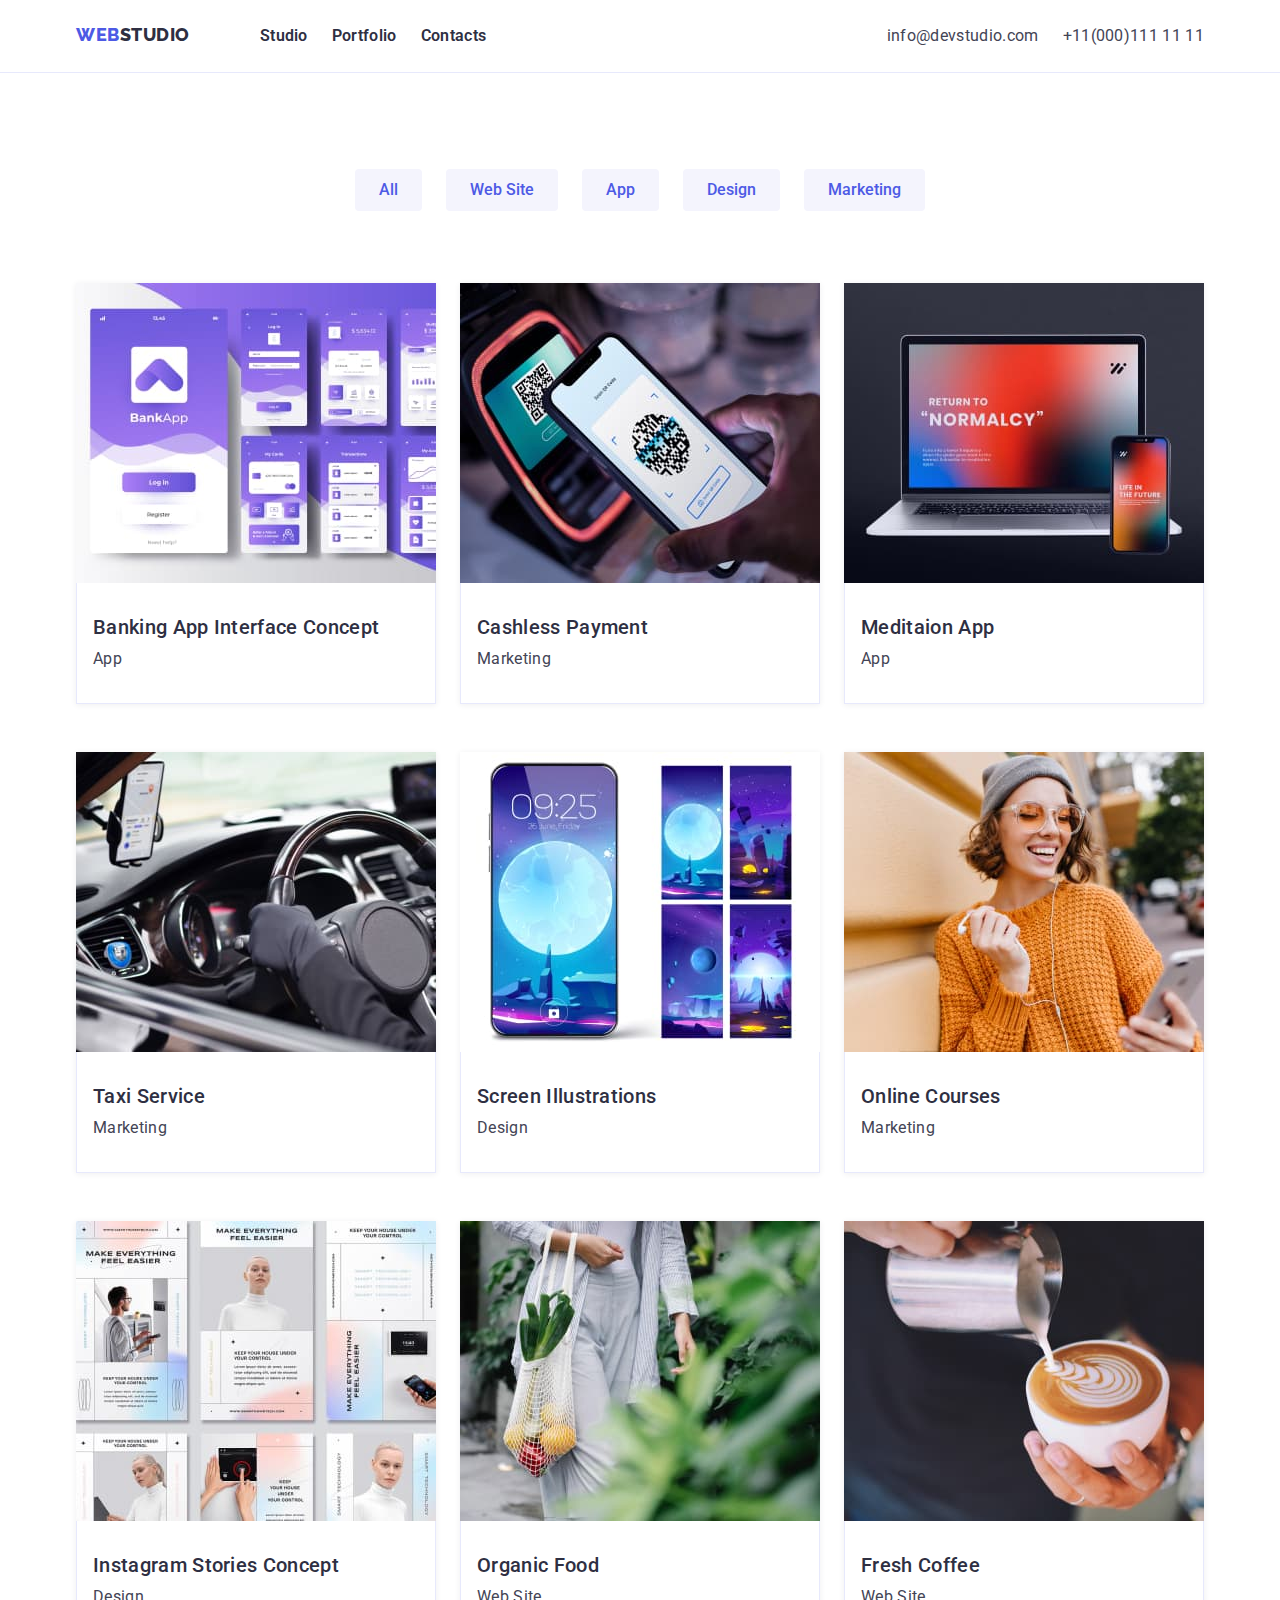
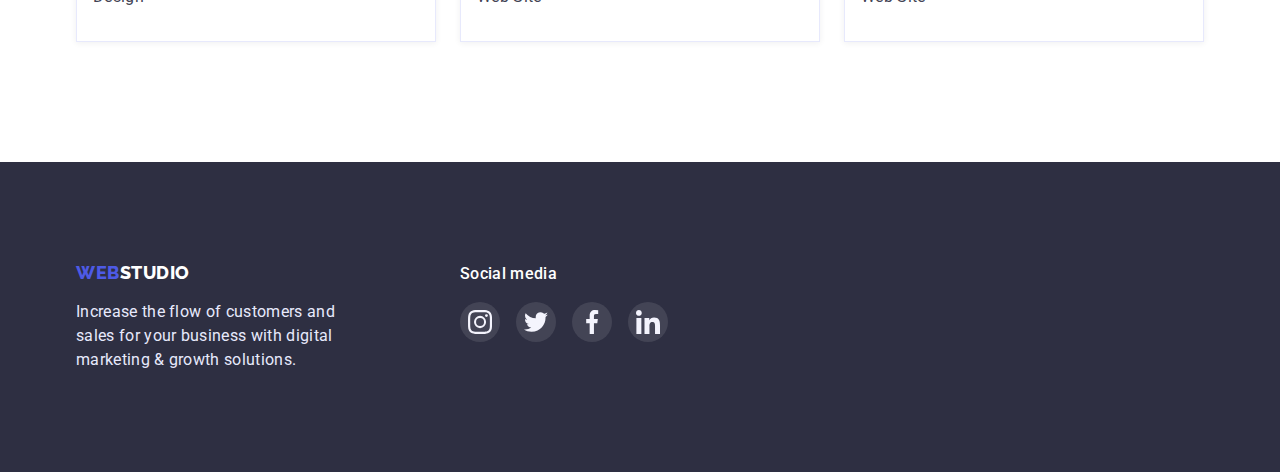
==== portfolio.html @ c3b3b864 "beginning" ====
<!DOCTYPE html>
<html lang="en">
<head>
    <meta charset="UTF-8">
    <meta http-equiv="X-UA-Compatible" content="IE=edge">
    <meta name="viewport" content="width=device-width, initial-scale=1.0">
    <title>WebStudio</title>
    <link href="https://fonts.googleapis.com/css2?family=Raleway:wght@700&family=Roboto:wght@400;500;700;900&display=swap" rel="stylesheet">
    <link rel="stylesheet" href="https://cdnjs.cloudflare.com/ajax/libs/modern-normalize/1.0.0/modern-normalize.min.css"/>
    <link rel="stylesheet" href="./css/styles.css">
</head>
<body>
    <!-- Шапка сайта -->
    <header class="border-line">
        <div class="container menu">
            <nav class="logo-navigation">
                <a class="logo-top" href="./index.html">
                    <span class="logo-blue">WEB</span><span class="logo-black">STUDIO</span></a>
            <ul class="site-list list-top">
                <li class="list-item"><a href="./index.html" class="link">Studio</a></li>
                <li class="list-item"><a href="./portfolio.html" class="link">Portfolio</a></li>
                <li class="list-item"><a href="" class="link">Contacts</a></li>
            </ul>
        </nav>
        <ul class="contact-list list-top">
            <li class="contact-item"><a href="mailto:info@devstudio.com" class="link">info@devstudio.com</a></li>
            <li class="contact-item"><a href="tel:+110001111111" class="link">+11(000)111 11 11</a></li>
        </ul>
        </div>
    </header>
    <main>
    <section class="section example"> 
        <div class="container">
    <h2 hidden>List</h2>
        <ul class="filter-list list-btn">
            <li><button class="button" type="button">All</button></li>
            <li><button class="button" type="button">Web Site</button></li>
            <li><button class="button" type="button">App</button></li>
            <li><button class="button" type="button">Design</button></li>
            <li><button class="button" type="button">Marketing</button></li>
        </ul>
        <!--  Список фото  -->
        <ul class="example-list list-img">
            <li>
                <a href="" class="example-link">
                    <img class="portfolio-img" src="./images/ph2.jpg" alt="App Screen" width="360"> 
                        <div class="wrap-text">
                            <h3 class="example-title">Banking App Interface Concept</h3>
                                <p class="text">App</p>
                        </div>    
                </a>        
            </li>
            <li>
                <a href="" class="example-link">
                    <img class="portfolio-img" src="./images/tel.jpg" alt="Phone Screen" width="360">
                        <div class="wrap-text">
                            <h3 class="example-title">Cashless Payment</h3>
                                <p class="text">Marketing</p>
                        </div>
                </a>
            </li>
            <li>
                <a href="" class="example-link">
                    <img class="portfolio-img" src="./images/comp.jpg" alt="Computer with phone" width="360">
                        <div class="wrap-text">
                            <h3 class="example-title">Meditaion App</h3>
                                <p class="text">App</p>
                        </div>
                </a>
            </li>
            <li>
                <a href="" class="example-link">
                    <img class="portfolio-img" src="./images/car.jpg" alt="Taxi" width="360">
                        <div class="wrap-text">
                            <h3 class="example-title">Taxi Service</h3>
                                <p class="text">Marketing</p>
                        </div>
                </a>
            </li>
            <li>
                <a href="" class="example-link">
                    <img class="portfolio-img" src="./images/tel2.jpg" alt="Telephone screen" width="360">
                        <div class="wrap-text">
                            <h3 class="example-title">Screen Illustrations</h3>
                                <p class="text">Design</p>
                        </div>
                </a>
            </li>
            <li>
                <a href="" class="example-link">
                    <img class="portfolio-img" src="./images/girl.jpg" alt="Smiling girl" width="360">
                        <div class="wrap-text">
                            <h3 class="example-title">Online Courses</h3>
                                <p class="text">Marketing</p>
                        </div>
                </a>
            </li>
            <li>
                <a href="" class="example-link">
                    <img class="portfolio-img" src="./images/ph1.jpg" alt="Instagram Stories" width="360">
                        <div class="wrap-text">
                            <h3 class="example-title">Instagram Stories Concept</h3>
                                <p class="text">Design</p>
                        </div>
                </a>
            </li>
            <li>
                <a href="" class="example-link">
                    <img class="portfolio-img" src="./images/gros.jpg" alt="Organic Food" width="360">
                        <div class="wrap-text">
                            <h3 class="example-title">Organic Food</h3>
                                <p class="text">Web Site</p>
                        </div>
                </a>
            </li>
            <li>
                <a href="" class="example-link">
                    <img class="portfolio-img" src="./images/coffe.jpg" alt="Cup of tea" width="360">
                        <div class="wrap-text">
                            <h3 class="example-title">Fresh Coffee</h3>
                                <p class="text">Web Site</p>
                        </div>
                </a>
            </li>
        </ul>
    </div>
    </section>
    </main>
    <!-- Футер -->
    <footer class="footer dark">
        <div class="container">
            <div class="footer-container">
            <div class="bottom-left">
                <a class="logo" href="./index.html">
                    <span class="logo-blue">WEB</span><span class="logo-white">STUDIO</span></a>
                <p class="footer-text">Increase the flow of customers and sales for your business with digital marketing & growth solutions.</p>
            </div>
            <div class="footer-icon">
                <h2 class="header-footer">Social media</h2>
                <ul class="footer-soc-list list">
                    <li class="footer-soc-item">
                        <a href="" class="footer-soc-link">
                            <svg class="footer-soc-icon" width="24" height="24">
                                <use href="./images/icons.svg#icon-instagram"></use>
                            </svg>
                        </a>
                    </li>
                    <li class="footer-soc-item">
                        <a href="" class="footer-soc-link">
                            <svg class="footer-soc-icon" width="24" height="24">
                                <use href="./images/icons.svg#icon-twitter"></use>
                            </svg>
                        </a>
                    </li>
                    <li class="footer-soc-item">
                        <a href="" class="footer-soc-link">
                            <svg class="footer-soc-icon" width="24" height="24">
                                <use href="./images/icons.svg#icon-facebook"></use>
                            </svg>
                        </a>
                    </li>
                    <li class="footer-soc-item">
                        <a href="" class="footer-soc-link">
                            <svg class="footer-soc-icon" width="24" height="24">
                                <use href="./images/icons.svg#icon-linkedin"></use>
                            </svg>
                        </a>
                    </li>
                </ul>
            </div>
        </div>
        </div>
    </footer>
</body>
</html>
---- css/styles.css ----
/* колір основного тексту  #434455 */
/* акцент #4D5AE5 */
/* заголовок #FFFFFF */
/* параграф #2E2F42  */


:root {
    --primary-text-color: #434455;
    --title-text-color: #2E2F42;
    --accent-color: #4D5AE5;
    --white-background-color: #FFFFFF; 
    --footer-text-color: #E7E9FC;
    --logo-text-color: #F4F4FD;
    --hover-text-color: #404BBF;
}


p,h1,h2,h3,h4,h5,h6{
    margin: 0;
}

.img {
    display: block;
    max-width: 100%;
    height: auto;
}

.visually-hidden {
    position: absolute;
    white-space: nowrap;
    width: 1px;
    height: 1px;
    overflow: hidden;
    border: 0;
    padding: 0;
    clip: rect(0 0 0 0);
    clip-path: inset(50%);
    margin: -1px;
}

body {
    background-color: var(--white-background-color);
    color: var(--primary-text-color);
    font-family: Roboto, sans-serif;
    font-size: 16px;
    font-weight: 400;
    line-height: 1.5;
    letter-spacing: 0.02em;
}

.list {
    list-style: none;
    display: flex;
    gap: 24px;
    margin: 0;
    padding-left: 0;
}

.list-top {
    list-style: none;
    display: flex;
    gap: 24px;
    margin: 0;
    padding-left: 0;
    padding-top: 24px;
    padding-bottom: 24px;
} 

.list-img{
    list-style: none;
    display: flex;
    gap: 24px;
    margin: 0;
    padding-left: 0;
    column-gap: 24px;
    row-gap: 48px;

}


.menu {
    display: flex;
    justify-content: space-between;
}

.logo-navigation {
    display: flex;
}

.logo-top {
    font-family: Raleway,sans-serif ;
    font-weight: 800;
    font-size: 18px;
    line-height: 1.2;
    letter-spacing: 0.03em;
    text-transform: uppercase;
    text-decoration: none;
    margin-right: 70px;
    padding-top: 24px ;
    padding-bottom: 24px;
    display: flex;
}

.logo {
    font-family: Raleway,sans-serif ;
    font-weight: 800;
    font-size: 18px;
    line-height: 1.2;
    letter-spacing: 0.03em;
    text-transform: uppercase;
    text-decoration: none;
    display: flex;
}

.logo-blue {
    color: var(--accent-color);

}
.logo-black {
    color: var(--title-text-color);
}

.logo-white {
    color: var(--white-background-color);

}

/* Site-nav */

.container {
    width: 1158px;
    padding-left: 15px;
    padding-right: 15px;
    margin: 0 auto;
}

.link {
    text-decoration: none;
    outline: none;
    padding-top: 24px;
    padding-bottom: 24px;
}

.site-list .link {
    color: var(--title-text-color);
    font-weight: 600;
}
.contact-list .link {
    color: var(--primary-text-color);
}

.link:hover,
.link:active,
.link:focus {
    color: var(--hover-text-color);
}

.button{
    color: var(--accent-color);
    background-color: var(--logo-text-color);
    cursor: pointer;
    padding: 12px 24px;
    border: 1px solid var(--primary-brand-color-iris);
    border-radius: 4px;
    font-weight: 500;
}


.button:hover,
.button:active,
.button:focus {
    color: var(--white-background-color);
    background-color: var(--accent-color);
    box-shadow: 0px 3px 1px rgba(0, 0, 0, 0.1), 0px 2px 1px rgba(0, 0, 0, 0.08), 0px 2px 2px rgba(0, 0, 0, 0.12);
}

/* Секція 1 */

.footer-container{
    background-color: var(--title-text-color);
    display: flex;
    gap: 120px;

    /* width: 1158px;
    padding-left: 15px;
    padding-right: 15px;
    margin: 0 auto; */
}

.hero {
    text-align: center;
}

.section-title {
    color: var(--white-background-color);
    font-weight: 600;
    font-size: 56px;
    line-height: 1.07;
    text-align: center;
    margin-left: auto;
    margin-right: auto;
    width: 494px;
    
}

.section-button {
    color: var(--white-background-color);
    background-color: var(--accent-color);
    font-weight: 600;
    line-height: 1.1;
    letter-spacing: 0.04em;
    cursor: pointer;
    margin-top: 48px;
    padding: 16px 32px ;
    border: none;
    border-radius: 4px;
    align-items: center;
    text-align: center;
}

.section-button:hover,
.section-button:active,
.section-button:focus {
    background-color: var(--hover-text-color);
    box-shadow: 0px 4px 4px rgba(0, 0, 0, 0.15);
}

/* Опис */


.feature {
    padding-top: 120px;
    padding-bottom: 120px;
}

.feature-list {
    display: flex;
    gap: 24px ;


}

.feature-item{
    flex-basis: calc((100% - 24px) / 3);
}

.work {
    padding-bottom: 120px;
    /* padding-top: 72px; */
}

.feature-title {
    color: var(--title-text-color);
    font-weight: 700;
    font-size: 20px;
    line-height: 1.2;
    margin-bottom: 8px;
    margin-top: 8px;
}
.text {
    color: var(--primary-text-color);
}

/* Icon */

.icon-item{
    display: flex;
    height: 112px;
    align-items: center;
    justify-content: center;
    background-color: var(--logo-text-color);
    border-radius: 4px;
}


.work-title {
    color: var(--title-text-color);
    font-weight: 700;
    font-size: 36px;
    line-height: 1.11;
    text-align: center;
    text-transform: capitalize;
    margin-bottom: 72px;
}



/* Команда */

.section-team {
    background-color: var(--logo-text-color);
    padding-top: 120px;
    padding-bottom: 120px;
}

.team-space{
    justify-content: center;
    padding-top: 32px;
    padding-bottom: 32px;
}

.team-article {
    color: var(--title-text-color);
    font-weight: 700;
    font-size: 36px;
    line-height: 1.11;
    text-align: center;
    text-transform: capitalize;
    margin-bottom: 72px;
}

.team-item {
background-color: var(--white-background-color);
border: 1px solid var(--footer-text-color);
}

.team-title {
    color: var(--title-text-color);
    font-weight: 500;
    font-size: 20px;
    line-height: 1.20;
    text-align: center;
    margin-bottom: 8px;
}
.team-text{
    color: var(--primary-text-color);
    text-align: center;
    margin-bottom: 8px;
}

/* Team-link */

.team-soc-list {
    display: flex;
    justify-content: center;
    gap: 24px;
}

.footer-soc-list{
    display: flex;
    gap: 16px;
}

.footer-soc-link:hover, .footer-soc-link:focus{
    background-color: #31D0AA;
}

.team-soc-item {
    width: 40px;
    height: 40px;
}

.team-soc-link{
    width: 40px;
    height: 40px;
    background-color: var(--accent-color);
    border-radius: 50%;
    display: flex;
    align-items: center;
    justify-content: center;
}

.team-soc-link:hover, .team-soc-link:focus{
    background-color: var(--hover-text-color);
}


/* Customers */

.customers{
    padding-top: 130px;
    padding-bottom: 120px;
}

.customers-list{
    display: flex;
    gap: 24px;
}

.customers-item{
    width: calc((100% - 120px) / 6);
}

.customers-link{
    border: 1px solid #8E8F99;
    border-radius: 4px;
    display: flex;
    align-items: center;
    justify-content: center;
    padding-top: 16px;
    padding-bottom: 16px;
    padding-left: 32px;
    padding-right: 32px;
    fill: #8E8F99;
}



.customers-link:hover, 
.customers-link:focus {
    border: 1px solid #404BBF;
}

.customers-link:hover .customers-icon,
.customers-link:focus .customers-icon {
    fill: var(--hover-text-color);
}


.customers-article{
    font-family: 'Roboto';
    font-style: normal;
    font-weight: 700;
    font-size: 36px;
    line-height: 1.1;
    text-align: center;
    letter-spacing: 0.02em;
    text-transform: capitalize;
    margin-bottom: 72px;
}

/* Examlpe-title  */

.example {
    padding-top: 96px;
    padding-bottom: 120px;
}

.example-title {
    color: var(--title-text-color);
    font-weight: 500;
    font-size: 20px;
    line-height: 1.2;
    margin-bottom: 8px;
}

/* Футер */

.header-footer{
    color: var(--white-background-color); 
    font-weight: 500; 
    font-size: 16px;
    margin-top: 0;
    margin-bottom: 16px;
}

.dark-top {
    background-color: var(--title-text-color);
    background-image: linear-gradient(
        rgba(46, 47, 66, 0.7),
        rgba(46, 47, 66, 0.7)), 
        url(../images/heroimg.jpg);
    max-width: 1440px;
    background-repeat: no-repeat;
    background-position: center;
    background-size: cover;
    padding-top: 188px;
    padding-bottom: 188px; 
    margin-left: auto;
    margin-right: auto;
}


.dark{
    padding-top: 100px;
    padding-bottom: 100px;
    background-color: var(--title-text-color);
}

.footer-text {
    color: var(--footer-text-color);
    margin-top: 16px;}

.bottom-left{
    width: 264px;
}

.footer-soc-link{
    width: 40px;
    height: 40px;
    background-color: #FFFFFF1A;
    border-radius: 50%;
    display: flex;
    align-items: center;
    justify-content: center;
}


/* Portfolio */

.border-line{
    border-bottom: 1px solid var(--footer-text-color);
}

.example-list{
    flex-wrap: wrap;
}

.portfolio-img,img {
    display: block;
}

.wrap-text{
    padding-left: 16px;
    padding-top: 32px;
    padding-bottom: 32px;
    border-left: 1px solid var(--footer-text-color);
    border-right: 1px solid var(--footer-text-color);
    border-bottom: 1px solid var(--footer-text-color);
}

.filter-list {
    justify-content: center;

}

.list-btn{
    font-family: Roboto, sans-serif;
    font-size: 16px;
    list-style: none;
    display: flex;
    gap: 24px;
    margin: 0;
    margin-bottom: 72px;
    padding-left: 0;
}

.example-link{
    display: block;
    text-decoration: none;
    box-shadow: 0px 1px 6px rgba(46, 47, 66, 0.08);
}

.example-link:hover{
    box-shadow: 0px 1px 6px rgba(46, 47, 66, 0.08), 0px 1px 1px rgba(46, 47, 66, 0.16), 0px 2px 1px rgba(46, 47, 66, 0.08);
}
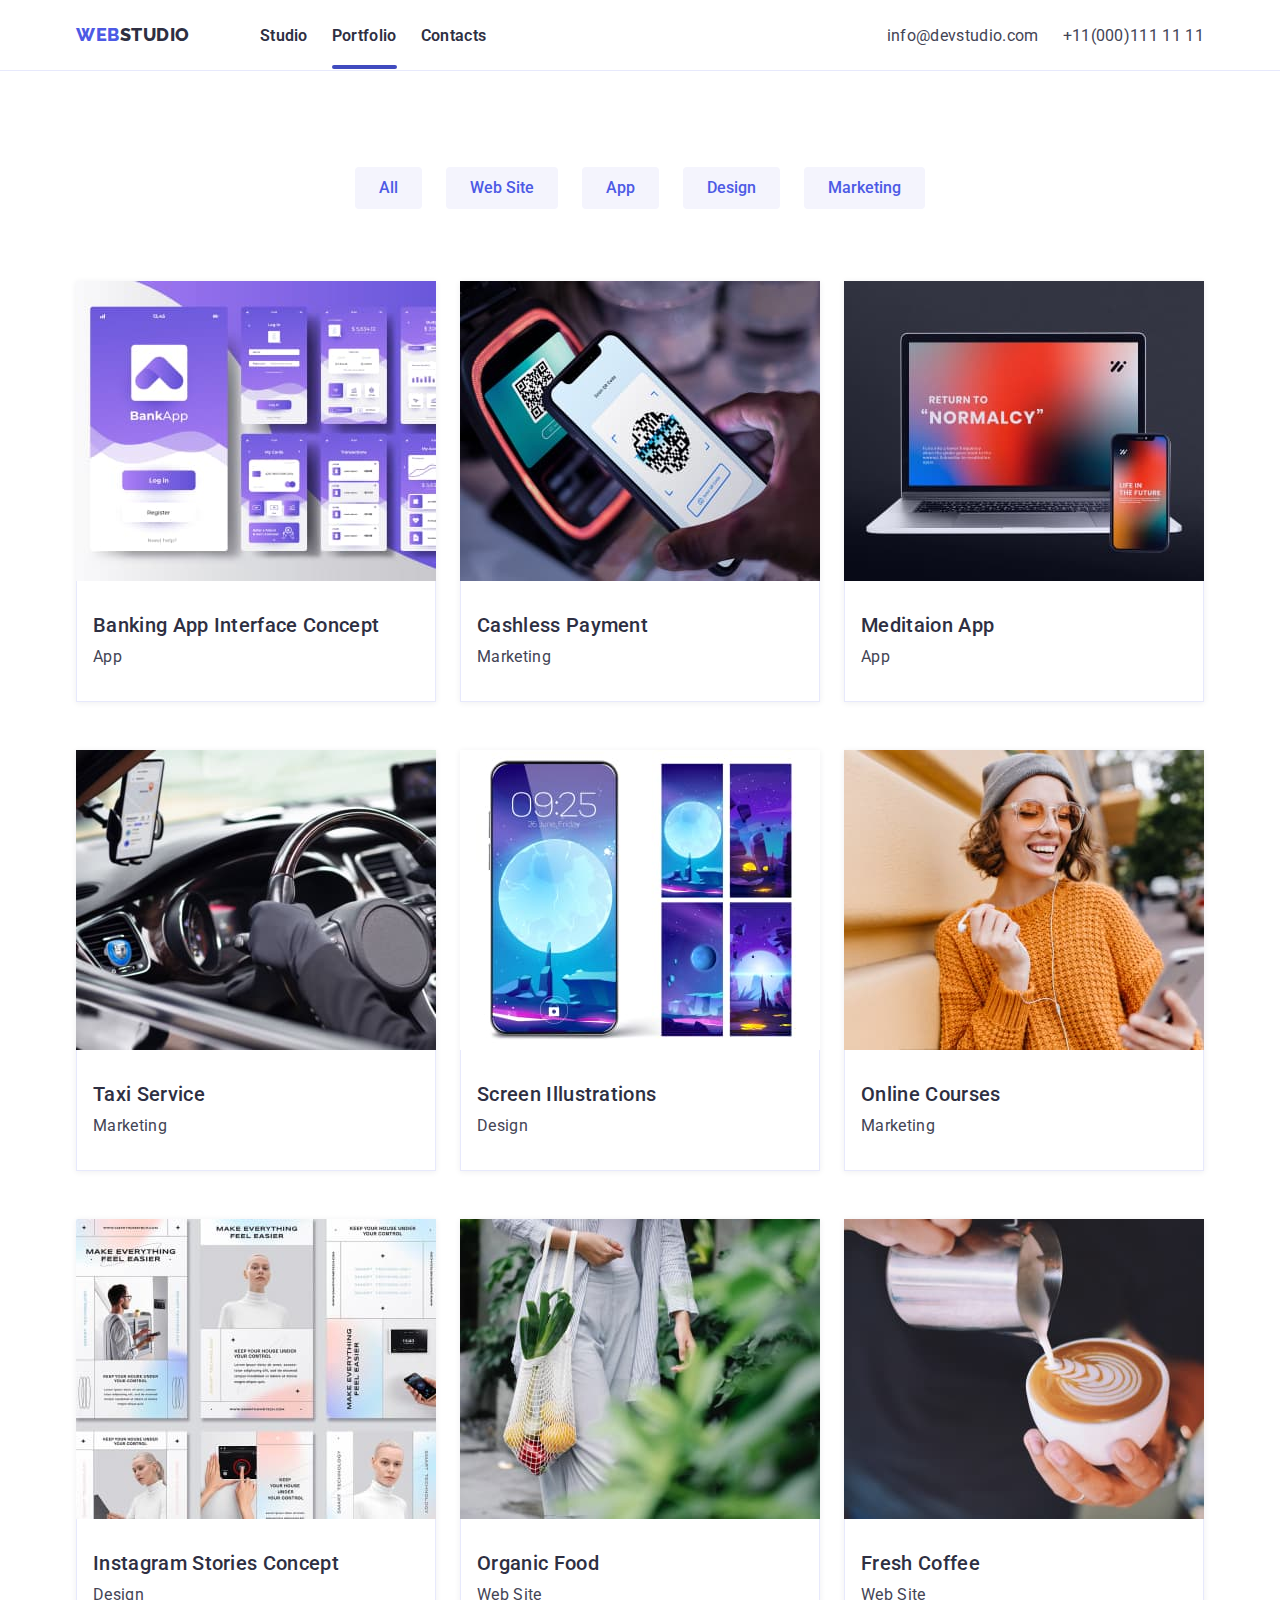
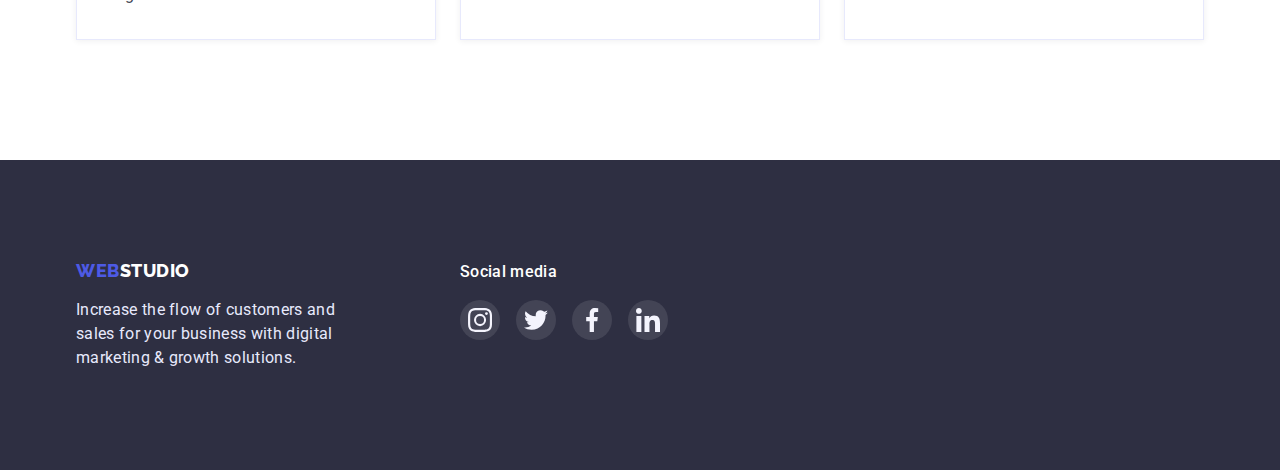
==== commit a0be60b2: "list-top(header)" ====
--- a/portfolio.html
+++ b/portfolio.html
@@ -17,9 +17,9 @@
                 <a class="logo-top" href="./index.html">
                     <span class="logo-blue">WEB</span><span class="logo-black">STUDIO</span></a>
             <ul class="site-list list-top">
-                <li class="list-item"><a href="./index.html" class="link">Studio</a></li>
-                <li class="list-item"><a href="./portfolio.html" class="link">Portfolio</a></li>
-                <li class="list-item"><a href="" class="link">Contacts</a></li>
+                <li class="list-item"><a href="./index.html" class="header-link link">Studio</a></li>
+                <li class="list-item"><a href="./portfolio.html" class="header-link link current">Portfolio</a></li>
+                <li class="list-item"><a href="" class="header-link link">Contacts</a></li>
             </ul>
         </nav>
         <ul class="contact-list list-top">
--- a/css/styles.css
+++ b/css/styles.css
@@ -63,7 +63,7 @@
     margin: 0;
     padding-left: 0;
     padding-top: 24px;
-    padding-bottom: 24px;
+    /* padding-bottom: 24px; */
 } 
 
 .list-img{
@@ -139,6 +139,18 @@
     outline: none;
     padding-top: 24px;
     padding-bottom: 24px;
+    position: relative;
+}
+
+.header-link.current::after{
+    content: "";
+    position: absolute;
+    width: 100%;
+    height: 4px;
+    border-radius: 2px;
+    background-color: var(--hover-text-color);
+    left: 0;
+    bottom: 0;
 }
 
 .site-list .link {
@@ -180,11 +192,6 @@
     background-color: var(--title-text-color);
     display: flex;
     gap: 120px;
-
-    /* width: 1158px;
-    padding-left: 15px;
-    padding-right: 15px;
-    margin: 0 auto; */
 }
 
 .hero {
@@ -246,7 +253,6 @@
 
 .work {
     padding-bottom: 120px;
-    /* padding-top: 72px; */
 }
 
 .feature-title {
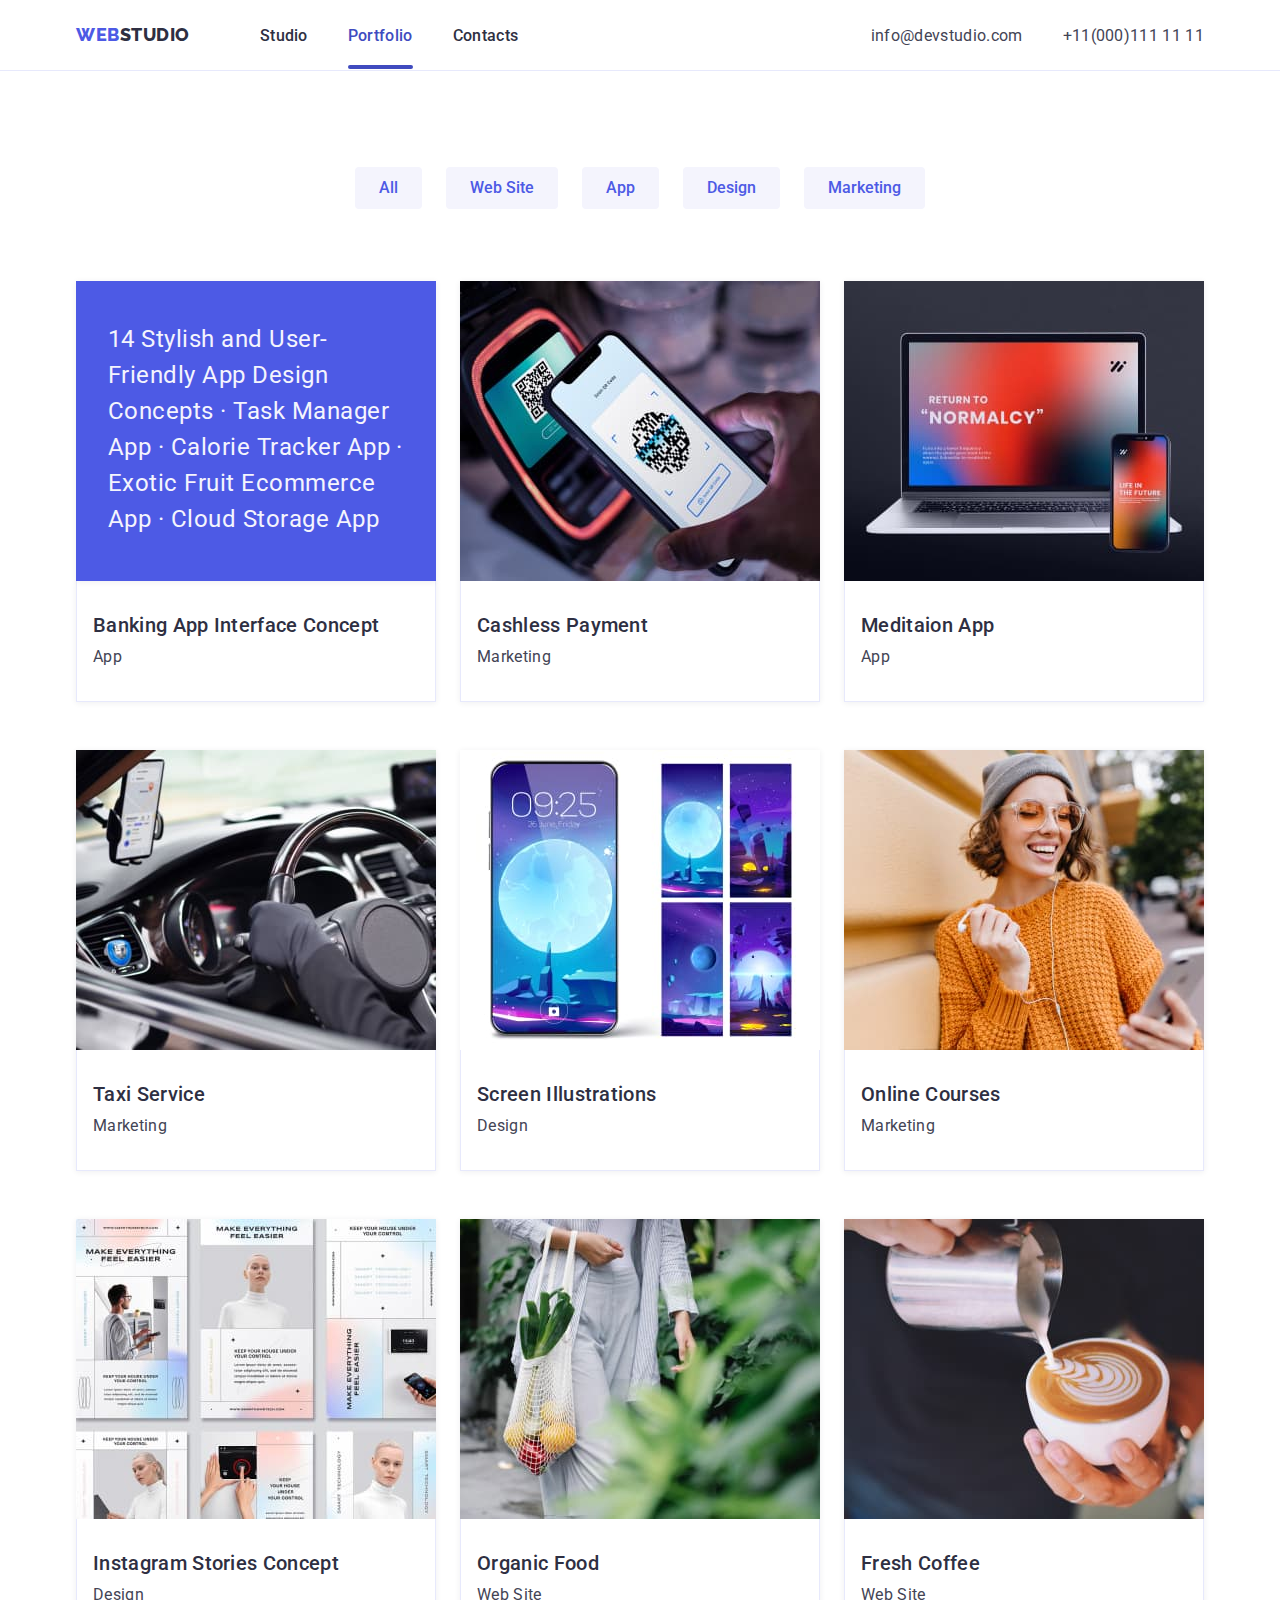
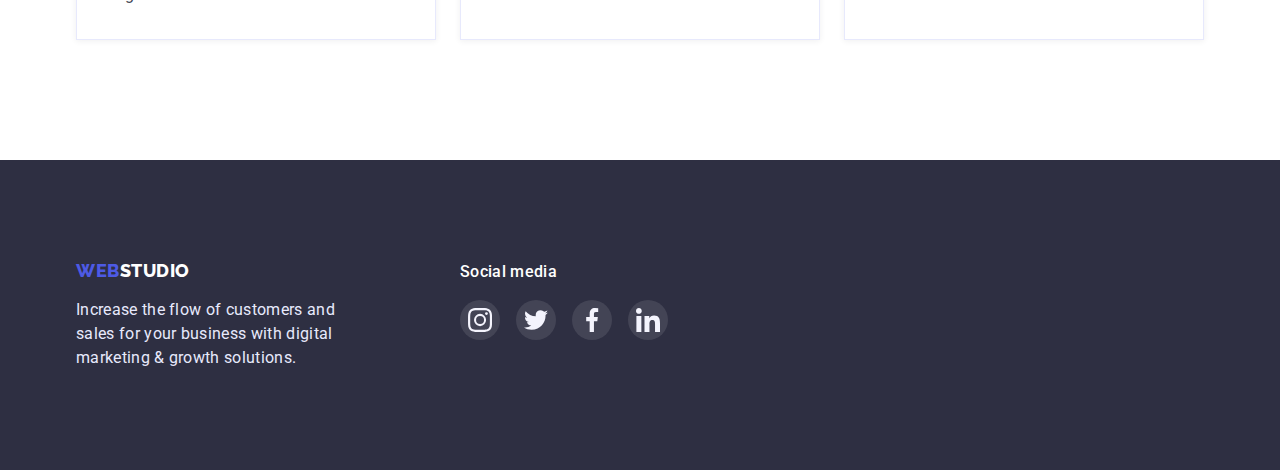
==== commit 475bf781: "portfolio" ====
--- a/portfolio.html
+++ b/portfolio.html
@@ -42,8 +42,11 @@
         <!--  Список фото  -->
         <ul class="example-list list-img">
             <li>
+                <div class="portfolio-img-wrap">
                 <a href="" class="example-link">
                     <img class="portfolio-img" src="./images/ph2.jpg" alt="App Screen" width="360"> 
+                    <p class="portfolio-img-text">14 Stylish and User-Friendly App Design Concepts · Task Manager App · Calorie Tracker App · Exotic Fruit Ecommerce App · Cloud Storage App</p>
+                </div>
                         <div class="wrap-text">
                             <h3 class="example-title">Banking App Interface Concept</h3>
                                 <p class="text">App</p>
--- a/css/styles.css
+++ b/css/styles.css
@@ -38,6 +38,10 @@
     margin: -1px;
 }
 
+.header-tag{
+    box-shadow: 0px 2px 1px rgba(46, 47, 66, 0.08), 0px 1px 1px rgba(46, 47, 66, 0.16), 0px 1px 6px rgba(46, 47, 66, 0.08);
+}
+
 body {
     background-color: var(--white-background-color);
     color: var(--primary-text-color);
@@ -59,7 +63,7 @@
 .list-top {
     list-style: none;
     display: flex;
-    gap: 24px;
+    gap: 40px;
     margin: 0;
     padding-left: 0;
     padding-top: 24px;
@@ -142,7 +146,17 @@
     position: relative;
 }
 
-.header-link.current::after{
+.site-list .link {
+    color: var(--title-text-color);
+    font-weight: 500;
+}
+
+.link.current{
+    color: var(--hover-text-color);
+}
+
+
+.current::after{
     content: "";
     position: absolute;
     width: 100%;
@@ -153,10 +167,7 @@
     bottom: 0;
 }
 
-.site-list .link {
-    color: var(--title-text-color);
-    font-weight: 600;
-}
+
 .contact-list .link {
     color: var(--primary-text-color);
 }
@@ -515,6 +526,23 @@
     border-bottom: 1px solid var(--footer-text-color);
 }
 
+.portfolio-img-wrap{
+    position: relative;
+}
+
+.portfolio-img-text{
+    position: absolute;
+    top: 0;
+    font-weight: 400;
+    font-size: 24px;
+    line-height: 1.5;
+    letter-spacing: 0.02em;
+    color: var(--logo-text-color);
+    padding: 40px 32px;
+    background-color: var(--accent-color);
+    height: 100%;
+}
+
 .filter-list {
     justify-content: center;
 
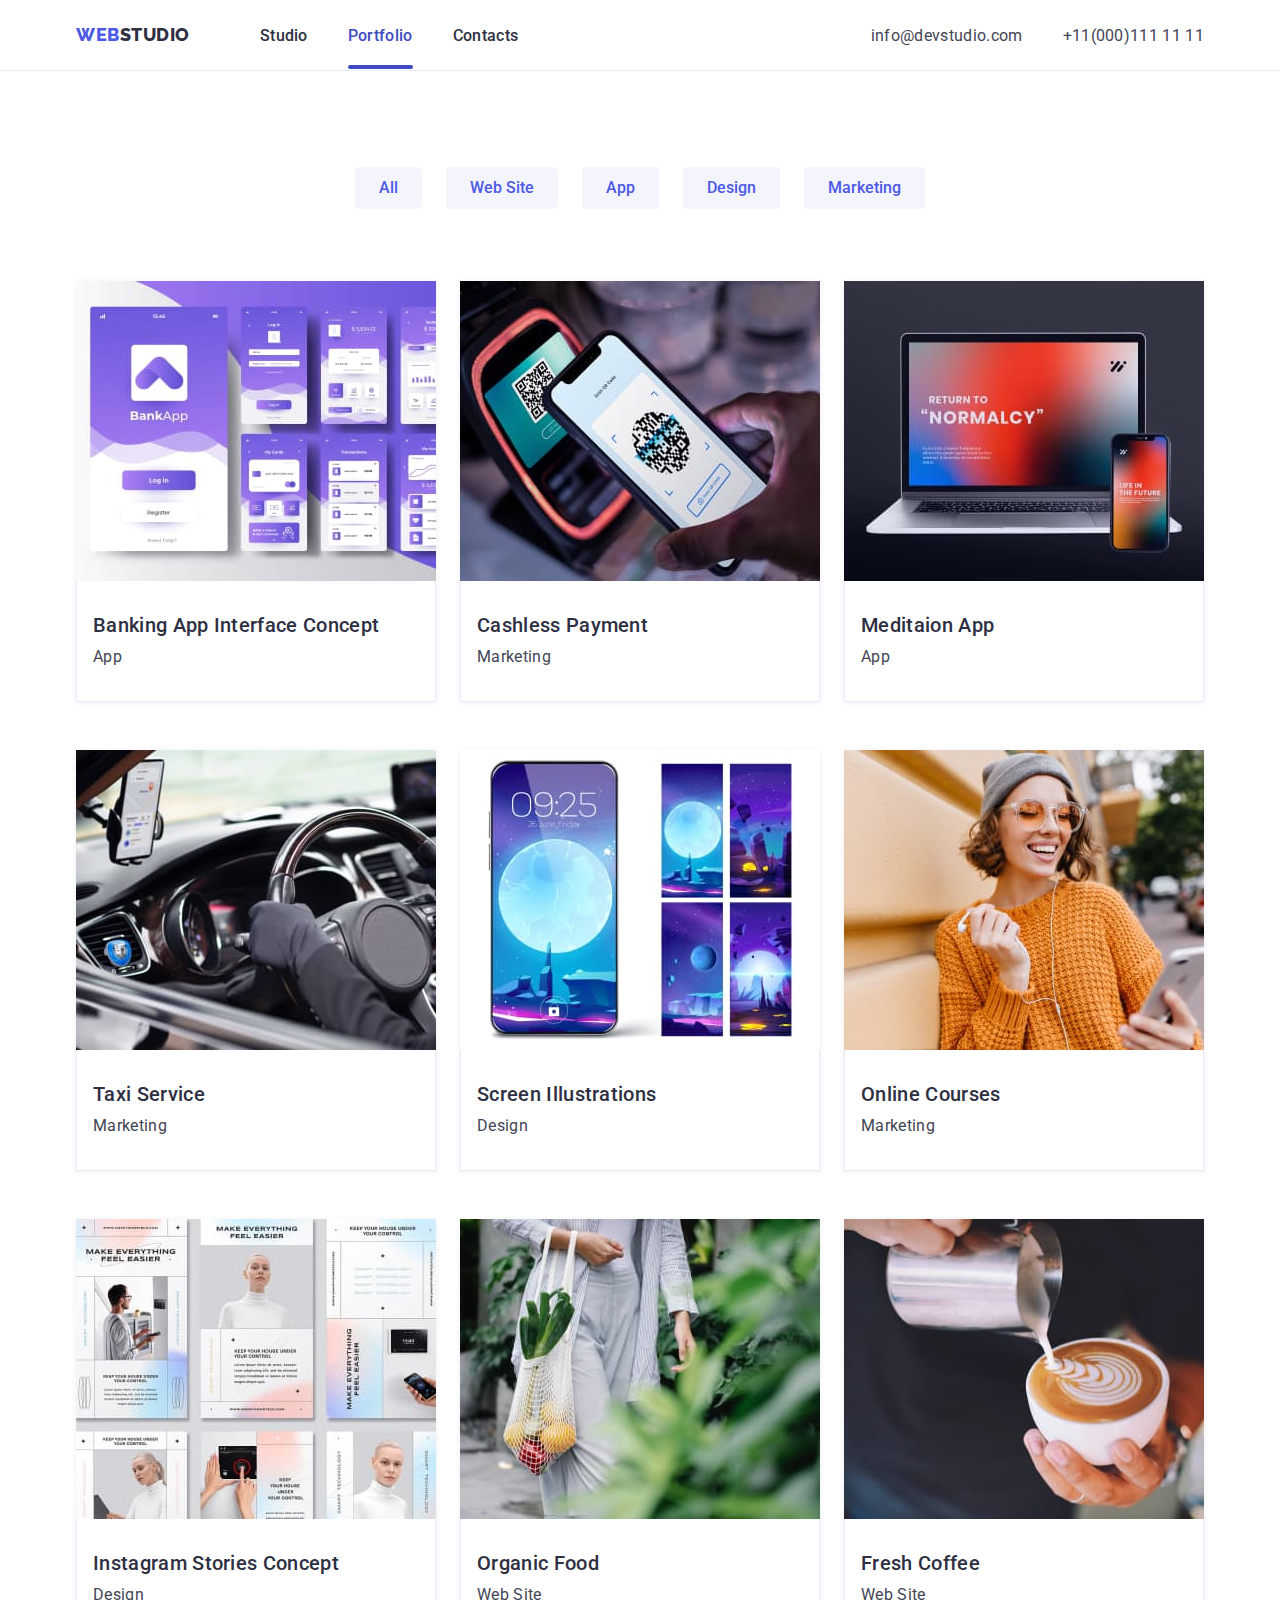
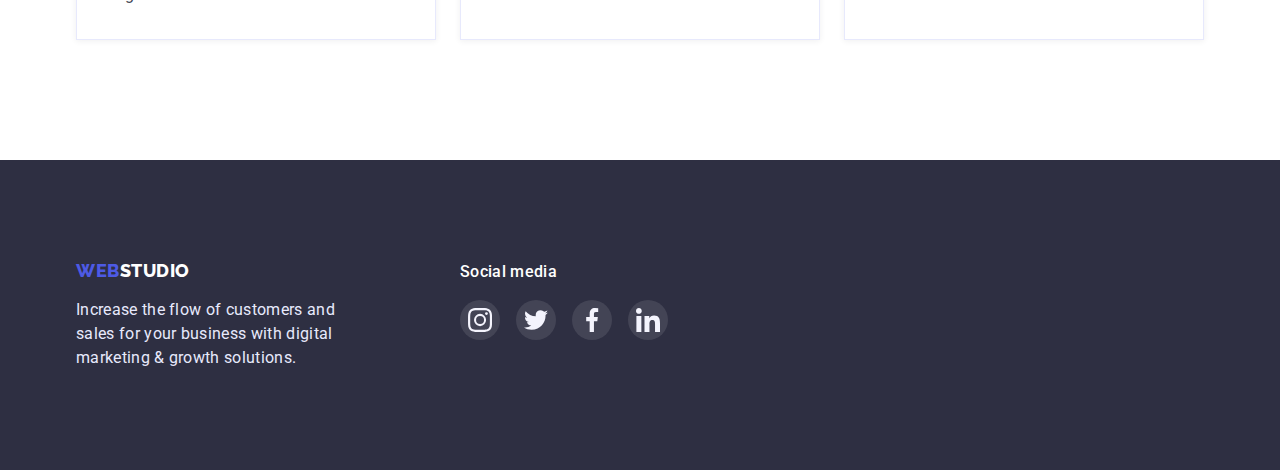
==== commit 89a1f543: "update" ====
--- a/portfolio.html
+++ b/portfolio.html
@@ -42,24 +42,27 @@
         <!--  Список фото  -->
         <ul class="example-list list-img">
             <li>
+                <a href="" class="example-link">
                 <div class="portfolio-img-wrap">
-                <a href="" class="example-link">
                     <img class="portfolio-img" src="./images/ph2.jpg" alt="App Screen" width="360"> 
                     <p class="portfolio-img-text">14 Stylish and User-Friendly App Design Concepts · Task Manager App · Calorie Tracker App · Exotic Fruit Ecommerce App · Cloud Storage App</p>
                 </div>
-                        <div class="wrap-text">
-                            <h3 class="example-title">Banking App Interface Concept</h3>
-                                <p class="text">App</p>
-                        </div>    
-                </a>        
+                <div class="wrap-text">
+                    <h3 class="example-title">Banking App Interface Concept</h3>
+                    <p class="text">App</p>
+                </div>    
+            </a>        
             </li>
             <li>
                 <a href="" class="example-link">
+                    <div class="portfolio-img-wrap">
                     <img class="portfolio-img" src="./images/tel.jpg" alt="Phone Screen" width="360">
-                        <div class="wrap-text">
-                            <h3 class="example-title">Cashless Payment</h3>
-                                <p class="text">Marketing</p>
-                        </div>
+                    <p class="portfolio-img-text">14 Stylish and User-Friendly App Design Concepts · Task Manager App · Calorie Tracker App · Exotic Fruit Ecommerce App · Cloud Storage App</p>
+                    </div>
+                    <div class="wrap-text">
+                        <h3 class="example-title">Cashless Payment</h3>
+                        <p class="text">Marketing</p>
+                    </div>
                 </a>
             </li>
             <li>
--- a/css/styles.css
+++ b/css/styles.css
@@ -528,9 +528,32 @@
 
 .portfolio-img-wrap{
     position: relative;
+    overflow: hidden;
 }
 
 .portfolio-img-text{
+    display: inline-block;
+    content: "";
+    position: absolute;
+    bottom: 0;
+    left: 0;
+    width: 100%;
+    height: 100%;
+    color: var(--logo-text-color);
+    background-color: var(--accent-color);
+    padding: 40px 32px;
+    opacity: 0;
+    transform: translateY(100%);
+    transition: transform 250ms cubic-bezier(0.4 0, 0.2, 1),
+                opacity 250ms cubic-bezier(0.4 0, 0.2, 1);
+}
+
+.example-link:hover .portfolio-img-text{
+    opacity: 1;
+    transform: translateY(0);
+}
+
+/* .portfolio-img-text{
     position: absolute;
     top: 0;
     font-weight: 400;
@@ -541,7 +564,7 @@
     padding: 40px 32px;
     background-color: var(--accent-color);
     height: 100%;
-}
+} */
 
 .filter-list {
     justify-content: center;
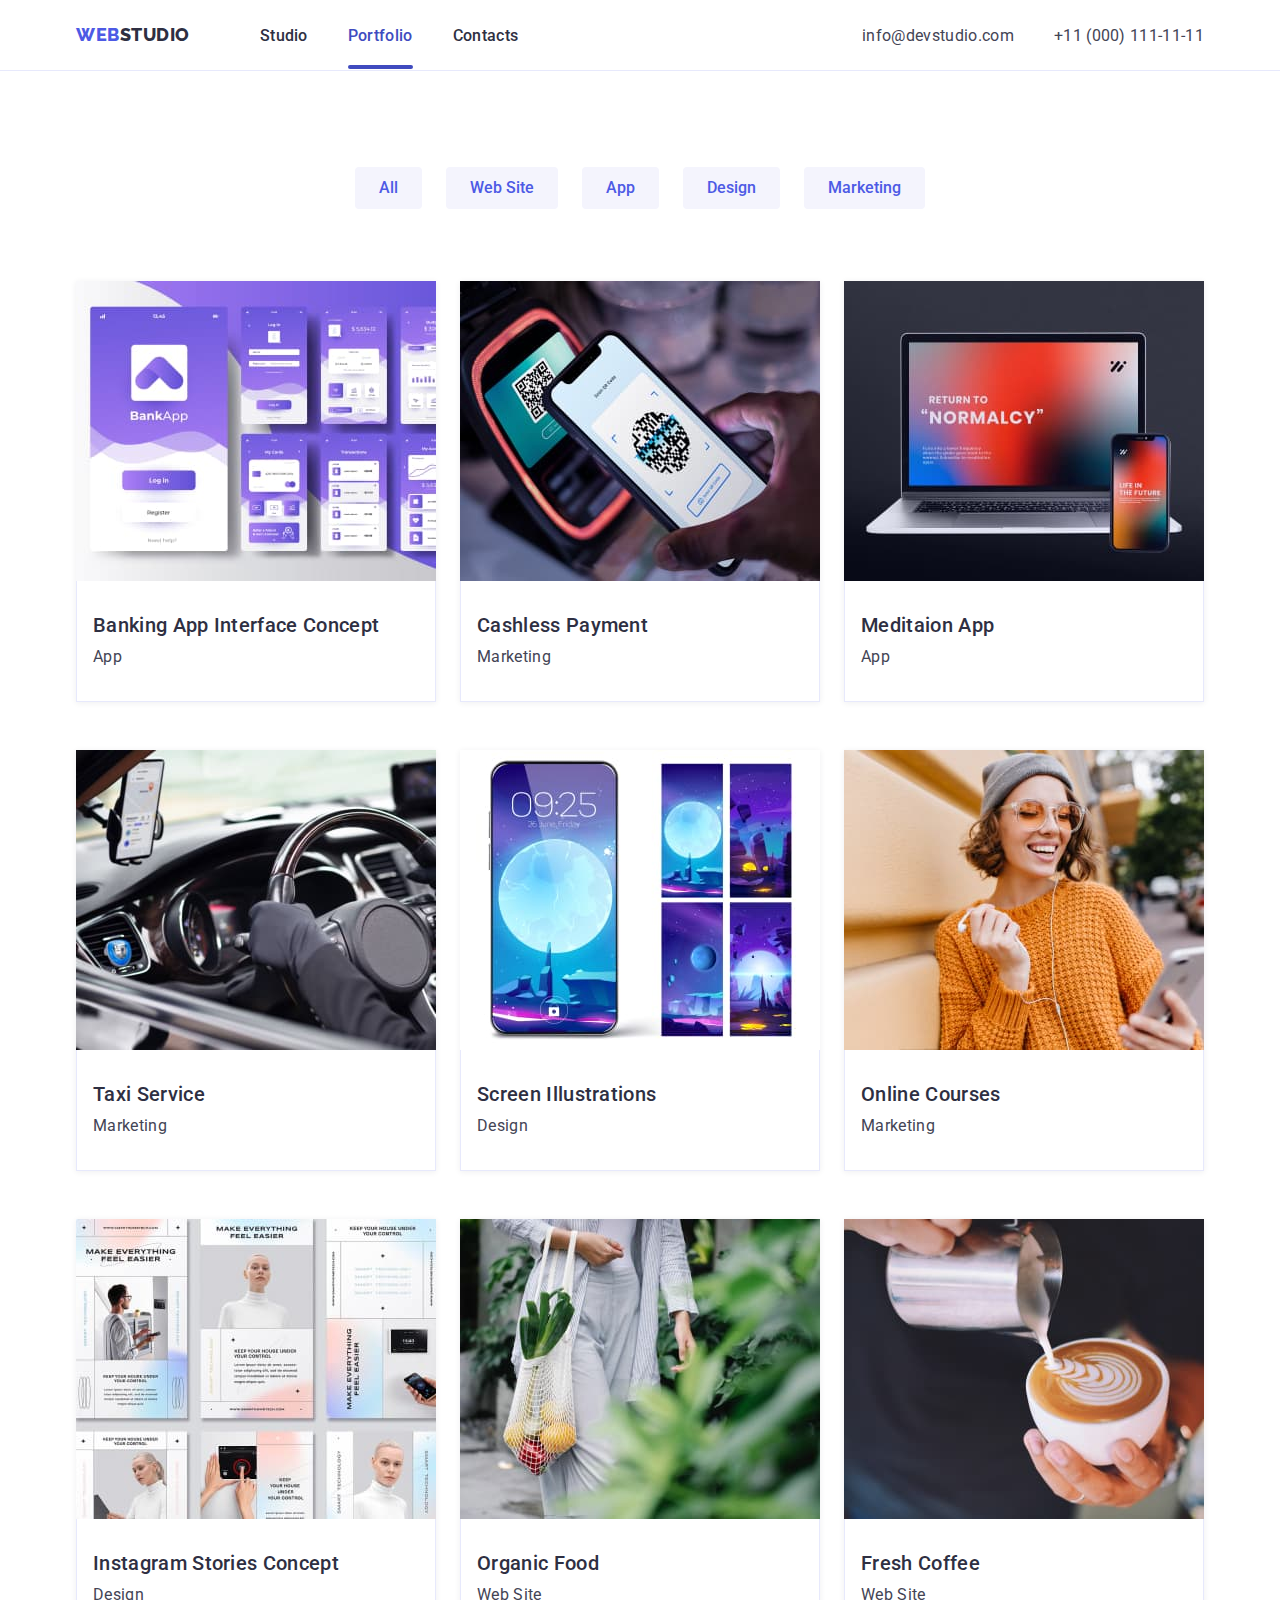
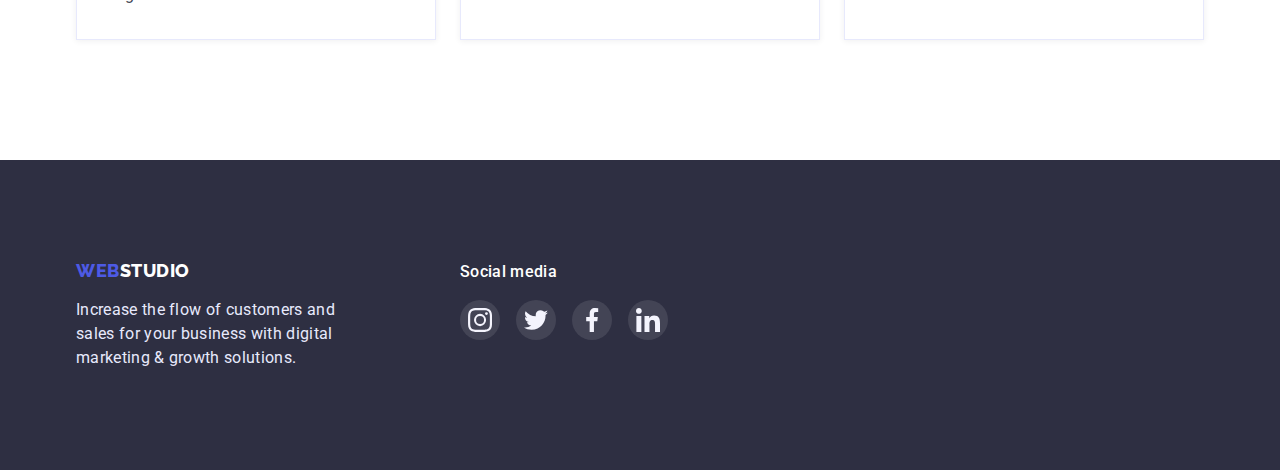
==== commit 3fb53c6f: "contacts portf" ====
--- a/portfolio.html
+++ b/portfolio.html
@@ -24,7 +24,7 @@
         </nav>
         <ul class="contact-list list-top">
             <li class="contact-item"><a href="mailto:info@devstudio.com" class="link">info@devstudio.com</a></li>
-            <li class="contact-item"><a href="tel:+110001111111" class="link">+11(000)111 11 11</a></li>
+            <li class="contact-item"><a href="tel:+110001111111" class="link">+11 (000) 111-11-11</a></li>
         </ul>
         </div>
     </header>
@@ -55,10 +55,10 @@
             </li>
             <li>
                 <a href="" class="example-link">
-                    <div class="portfolio-img-wrap">
+                        <div class="portfolio-img-wrap">
                     <img class="portfolio-img" src="./images/tel.jpg" alt="Phone Screen" width="360">
                     <p class="portfolio-img-text">14 Stylish and User-Friendly App Design Concepts · Task Manager App · Calorie Tracker App · Exotic Fruit Ecommerce App · Cloud Storage App</p>
-                    </div>
+                        </div>
                     <div class="wrap-text">
                         <h3 class="example-title">Cashless Payment</h3>
                         <p class="text">Marketing</p>
@@ -67,7 +67,10 @@
             </li>
             <li>
                 <a href="" class="example-link">
+                        <div class="portfolio-img-wrap">
                     <img class="portfolio-img" src="./images/comp.jpg" alt="Computer with phone" width="360">
+                    <p class="portfolio-img-text">14 Stylish and User-Friendly App Design Concepts · Task Manager App · Calorie Tracker App · Exotic Fruit Ecommerce App · Cloud Storage App</p>
+                        </div>
                         <div class="wrap-text">
                             <h3 class="example-title">Meditaion App</h3>
                                 <p class="text">App</p>
@@ -76,7 +79,10 @@
             </li>
             <li>
                 <a href="" class="example-link">
+                        <div class="portfolio-img-wrap">
                     <img class="portfolio-img" src="./images/car.jpg" alt="Taxi" width="360">
+                    <p class="portfolio-img-text">14 Stylish and User-Friendly App Design Concepts · Task Manager App · Calorie Tracker App · Exotic Fruit Ecommerce App · Cloud Storage App</p>
+                        </div>
                         <div class="wrap-text">
                             <h3 class="example-title">Taxi Service</h3>
                                 <p class="text">Marketing</p>
@@ -85,7 +91,10 @@
             </li>
             <li>
                 <a href="" class="example-link">
+                        <div class="portfolio-img-wrap">
                     <img class="portfolio-img" src="./images/tel2.jpg" alt="Telephone screen" width="360">
+                    <p class="portfolio-img-text">14 Stylish and User-Friendly App Design Concepts · Task Manager App · Calorie Tracker App · Exotic Fruit Ecommerce App · Cloud Storage App</p>
+                        </div>
                         <div class="wrap-text">
                             <h3 class="example-title">Screen Illustrations</h3>
                                 <p class="text">Design</p>
@@ -94,7 +103,10 @@
             </li>
             <li>
                 <a href="" class="example-link">
+                        <div class="portfolio-img-wrap">
                     <img class="portfolio-img" src="./images/girl.jpg" alt="Smiling girl" width="360">
+                    <p class="portfolio-img-text">14 Stylish and User-Friendly App Design Concepts · Task Manager App · Calorie Tracker App · Exotic Fruit Ecommerce App · Cloud Storage App</p>
+                        </div>
                         <div class="wrap-text">
                             <h3 class="example-title">Online Courses</h3>
                                 <p class="text">Marketing</p>
@@ -103,7 +115,10 @@
             </li>
             <li>
                 <a href="" class="example-link">
+                        <div class="portfolio-img-wrap">
                     <img class="portfolio-img" src="./images/ph1.jpg" alt="Instagram Stories" width="360">
+                    <p class="portfolio-img-text">14 Stylish and User-Friendly App Design Concepts · Task Manager App · Calorie Tracker App · Exotic Fruit Ecommerce App · Cloud Storage App</p>
+                        </div>
                         <div class="wrap-text">
                             <h3 class="example-title">Instagram Stories Concept</h3>
                                 <p class="text">Design</p>
@@ -112,7 +127,10 @@
             </li>
             <li>
                 <a href="" class="example-link">
+                        <div class="portfolio-img-wrap">
                     <img class="portfolio-img" src="./images/gros.jpg" alt="Organic Food" width="360">
+                    <p class="portfolio-img-text">14 Stylish and User-Friendly App Design Concepts · Task Manager App · Calorie Tracker App · Exotic Fruit Ecommerce App · Cloud Storage App</p>
+                        </div>
                         <div class="wrap-text">
                             <h3 class="example-title">Organic Food</h3>
                                 <p class="text">Web Site</p>
@@ -121,7 +139,10 @@
             </li>
             <li>
                 <a href="" class="example-link">
+                        <div class="portfolio-img-wrap">
                     <img class="portfolio-img" src="./images/coffe.jpg" alt="Cup of tea" width="360">
+                    <p class="portfolio-img-text">14 Stylish and User-Friendly App Design Concepts · Task Manager App · Calorie Tracker App · Exotic Fruit Ecommerce App · Cloud Storage App</p>
+                        </div>
                         <div class="wrap-text">
                             <h3 class="example-title">Fresh Coffee</h3>
                                 <p class="text">Web Site</p>
